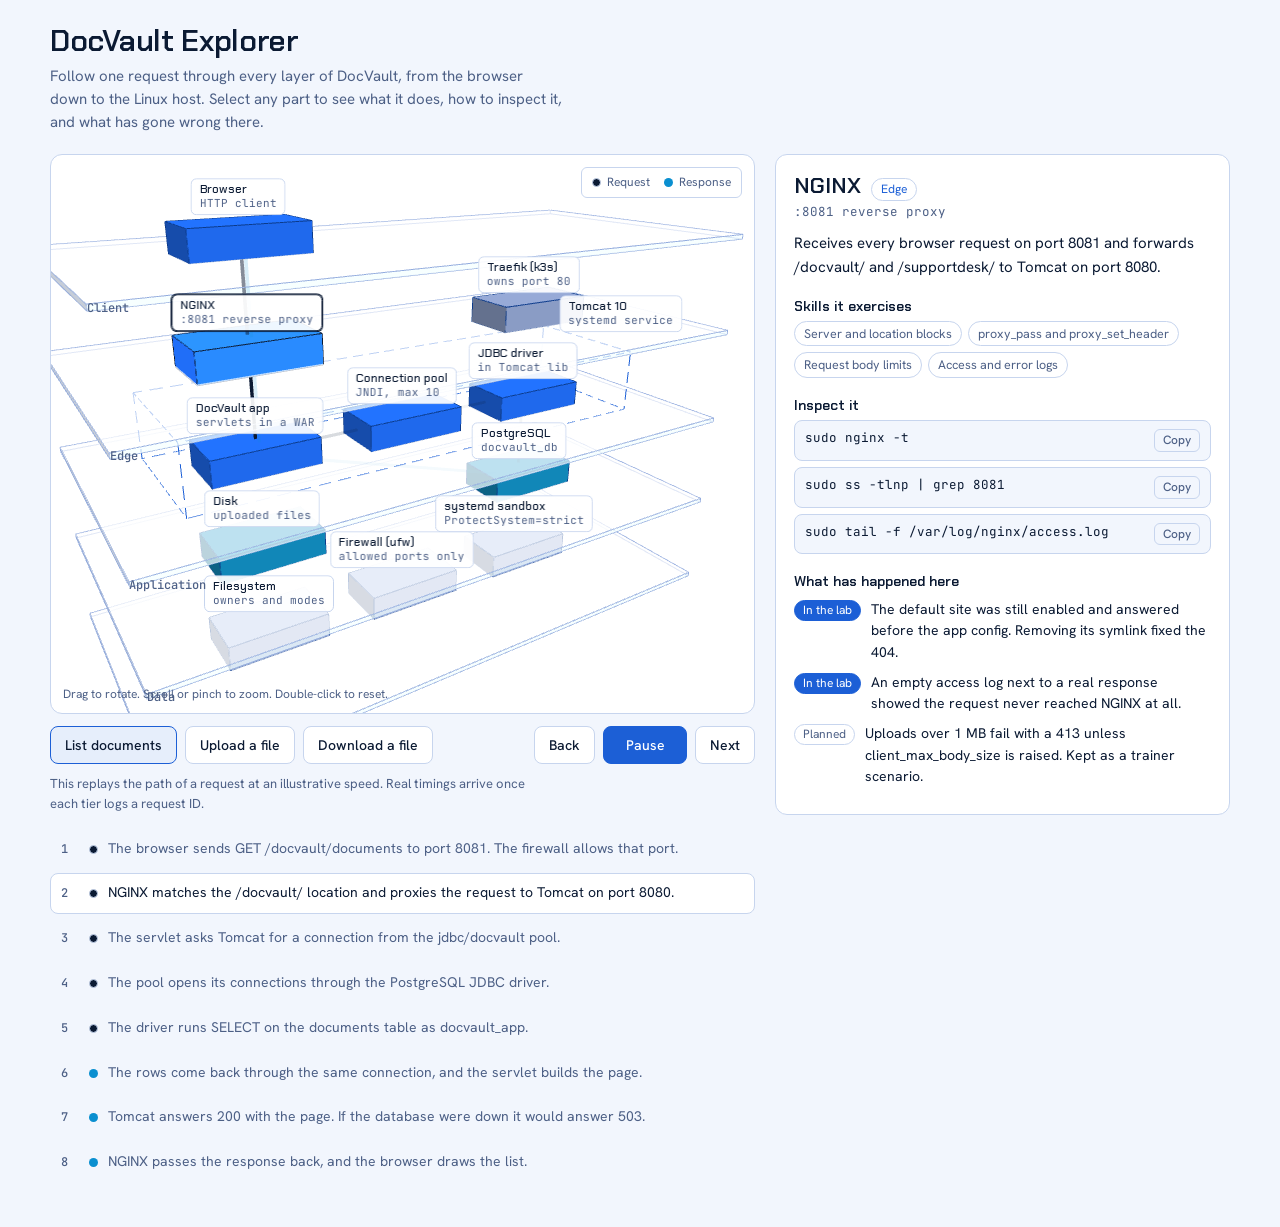
==== docs/index.html @ 472e6126 "Add DocVault Explorer (GitHub Pages) Co-Authored-By: Claude Sonnet 5.5 <noreply@anthropic.com> Claud" ====
<!doctype html>
<html lang="en">
<head>
<meta charset="utf-8">
<meta name="viewport" content="width=device-width, initial-scale=1, viewport-fit=cover">
<meta name="description" content="Interactive 3D walkthrough of how requests flow through DocVault: NGINX, Tomcat, PostgreSQL and Linux.">
<title>DocVault Explorer</title>
<link rel="stylesheet" href="https://fonts.googleapis.com/css2?family=Chakra+Petch:wght@500;600&family=Hanken+Grotesk:wght@400;500&family=JetBrains+Mono:wght@400;500&display=swap">
<style>
/* Layout: 3D layer stack on the left with a replayable request path beneath it, node details on the right. Dark blue and black first, matching the DocVault app. */
:root {
  --display: "Chakra Petch", "Segoe UI", system-ui, sans-serif;
  --body: "Hanken Grotesk", system-ui, -apple-system, "Segoe UI", sans-serif;
  --mono: "JetBrains Mono", ui-monospace, "SF Mono", Consolas, monospace;
  --bg: #02050b;
  --panel: #06101f;
  --panel-hi: #0a1a35;
  --line: #12264a;
  --text: #d6e3ff;
  --muted: #8ea3cc;
  --blue: #2b7fff;
  --frost: #7dbbff;
  --on-blue: #02050b;
  --chip: rgba(6, 16, 31, 0.86);
  --slab: #0a1a35;
  --slab-edge: #24477f;
  --n-req: #2b7fff;
  --n-data: #7dbbff;
  --n-ext: #44547a;
  --n-os: #33466e;
  --n-edge: #a9ccff;
  --p-req: #ffffff;
  --p-res: #35d4ff;
  --sel: #ffffff;
  color-scheme: dark;
}
@media (prefers-color-scheme: light) {
  :root:not([data-theme="dark"]) {
    --bg: #f2f6fd;
    --panel: #ffffff;
    --panel-hi: #e6eefb;
    --line: #c7d5ee;
    --text: #0b1a33;
    --muted: #4d6086;
    --blue: #1c5fd6;
    --frost: #1c5fd6;
    --on-blue: #ffffff;
    --chip: rgba(255, 255, 255, 0.92);
    --slab: #dde8fb;
    --slab-edge: #93acde;
    --n-req: #1c5fd6;
    --n-data: #0f7aa6;
    --n-ext: #7d8db2;
    --n-os: #8c9dc2;
    --n-edge: #0b3a8a;
    --p-req: #0b1a33;
    --p-res: #0a8fd0;
    --sel: #0b1a33;
    color-scheme: light;
  }
}
:root[data-theme="light"] {
  --bg: #f2f6fd;
  --panel: #ffffff;
  --panel-hi: #e6eefb;
  --line: #c7d5ee;
  --text: #0b1a33;
  --muted: #4d6086;
  --blue: #1c5fd6;
  --frost: #1c5fd6;
  --on-blue: #ffffff;
  --chip: rgba(255, 255, 255, 0.92);
  --slab: #dde8fb;
  --slab-edge: #93acde;
  --n-req: #1c5fd6;
  --n-data: #0f7aa6;
  --n-ext: #7d8db2;
  --n-os: #8c9dc2;
  --n-edge: #0b3a8a;
  --p-req: #0b1a33;
  --p-res: #0a8fd0;
  --sel: #0b1a33;
  color-scheme: light;
}

* { box-sizing: border-box; }
body {
  margin: 0;
  background: var(--bg);
  color: var(--text);
  font: 15px/1.55 var(--body);
  padding-block: 24px 44px;
  padding-left: max(16px, env(safe-area-inset-left, 0px));
  padding-right: max(16px, env(safe-area-inset-right, 0px));
}
.wrap { max-width: 1180px; margin: 0 auto; }
h1 { margin: 0 0 6px; font: 600 30px/1.15 var(--display); letter-spacing: -0.01em; text-wrap: balance; }
.lede { margin: 0 0 20px; max-width: 64ch; color: var(--muted); }
.grid { display: grid; grid-template-columns: minmax(0, 1.55fr) minmax(0, 1fr); gap: 20px; align-items: start; }
.left, .detail { min-width: 0; }
.sr { position: absolute; width: 1px; height: 1px; overflow: hidden; clip: rect(0 0 0 0); white-space: nowrap; }

.viewport { position: relative; height: clamp(340px, 58vw, 560px); background: var(--panel); border: 1px solid var(--line); border-radius: 12px; overflow: hidden; touch-action: pan-y; }
#gl { display: block; width: 100%; height: 100%; }
#labels { position: absolute; inset: 0; pointer-events: none; overflow: hidden; }
.lbl {
  position: absolute; left: 0; top: 0; pointer-events: auto; cursor: pointer; white-space: nowrap; will-change: transform;
  background: var(--chip); color: var(--text); border: 1px solid var(--line); border-radius: 6px; padding: 3px 8px;
  font: 500 12px/1.25 var(--display); text-align: left;
}
.lbl small { display: block; font: 400 11px/1.25 var(--mono); color: var(--muted); }
.lbl:hover { border-color: var(--blue); }
.lbl[aria-pressed="true"] { border-color: var(--sel); box-shadow: 0 0 0 1px var(--sel); }
.layer-name { position: absolute; left: 0; top: 0; pointer-events: none; white-space: nowrap; font: 500 12px/1 var(--mono); color: var(--muted); }
.legend { position: absolute; top: 12px; right: 12px; display: flex; gap: 14px; padding: 5px 10px; background: var(--chip); border: 1px solid var(--line); border-radius: 6px; font-size: 12px; color: var(--muted); }
.legend span { display: inline-flex; align-items: center; gap: 6px; }
.sw, .dir { display: inline-block; width: 9px; height: 9px; border-radius: 50%; flex: none; }
.sw.req, .dir.req { background: var(--p-req); border: 1px solid var(--line); }
.sw.res, .dir.res { background: var(--p-res); }
.hint { position: absolute; left: 12px; bottom: 10px; margin: 0; font-size: 12px; color: var(--muted); }
.nogl { position: absolute; inset: 0; display: grid; place-items: center; margin: 0; padding: 24px; text-align: center; color: var(--muted); }

.controls { display: flex; flex-wrap: wrap; gap: 12px 16px; align-items: center; justify-content: space-between; margin-top: 12px; }
.seg, .play { display: flex; flex-wrap: wrap; gap: 8px; }
.btn { min-height: 38px; padding: 8px 14px; font: 500 14px/1.2 var(--body); color: var(--text); background: var(--panel); border: 1px solid var(--line); border-radius: 8px; cursor: pointer; }
.btn:hover { border-color: var(--blue); }
.btn[aria-pressed="true"] { background: var(--panel-hi); border-color: var(--blue); }
.btn.primary { color: var(--on-blue); background: var(--blue); border-color: var(--blue); min-width: 84px; }
:focus-visible { outline: 2px solid var(--frost); outline-offset: 2px; }
.replay-note { margin: 10px 0 0; font-size: 13px; color: var(--muted); max-width: 70ch; }

.steps { list-style: none; counter-reset: s; margin: 14px 0 0; padding: 0; display: grid; gap: 4px; }
.steps li { counter-increment: s; }
.step { display: flex; gap: 10px; align-items: flex-start; width: 100%; padding: 8px 10px; text-align: left; font: 400 14px/1.45 var(--body); color: var(--muted); background: transparent; border: 1px solid transparent; border-radius: 8px; cursor: pointer; }
.step::before { content: counter(s); min-width: 1.5em; font: 500 12px/1.9 var(--mono); color: var(--muted); }
.step .dir { margin-top: 7px; }
.step:hover { color: var(--text); }
.step[aria-current="step"] { color: var(--text); background: var(--panel); border-color: var(--line); }

.detail { position: sticky; top: 16px; padding: 18px; background: var(--panel); border: 1px solid var(--line); border-radius: 12px; }
.d-head { display: flex; flex-wrap: wrap; align-items: baseline; gap: 4px 10px; }
.detail h2 { margin: 0; font: 600 22px/1.2 var(--display); }
.layer-chip { padding: 1px 9px; font-size: 12px; color: var(--frost); border: 1px solid var(--line); border-radius: 999px; }
.d-sub { margin: 2px 0 0; font: 400 12.5px/1.4 var(--mono); color: var(--muted); }
.what { margin: 12px 0 0; }
.detail h3 { margin: 18px 0 6px; font: 600 14px/1.3 var(--display); color: var(--text); }
.chips { display: flex; flex-wrap: wrap; gap: 6px; list-style: none; margin: 0; padding: 0; }
.chips li { padding: 2px 9px; font-size: 12.5px; color: var(--muted); border: 1px solid var(--line); border-radius: 999px; }
.cmd { display: flex; gap: 8px; align-items: flex-start; margin: 6px 0; padding: 8px 10px; background: var(--bg); border: 1px solid var(--line); border-radius: 8px; }
.cmd code { flex: 1; min-width: 0; font: 400 12.5px/1.5 var(--mono); overflow-wrap: anywhere; }
.copy { flex: none; padding: 2px 8px; font: 500 12px/1.4 var(--body); color: var(--muted); background: transparent; border: 1px solid var(--line); border-radius: 6px; cursor: pointer; }
.copy:hover { color: var(--text); border-color: var(--blue); }
.note { display: flex; gap: 10px; align-items: flex-start; margin: 8px 0; font-size: 14px; }
.tag { flex: none; margin-top: 1px; padding: 0 8px; font-size: 12px; line-height: 1.6; border-radius: 999px; border: 1px solid var(--line); color: var(--muted); }
.tag.seen { color: var(--on-blue); background: var(--blue); border-color: var(--blue); }

@media (max-width: 860px) {
  .grid { grid-template-columns: minmax(0, 1fr); }
  .detail { position: static; }
  .viewport { height: clamp(320px, 92vw, 460px); }
  .lbl small { display: none; }
  .legend { top: 8px; right: 8px; }
}
@media (prefers-reduced-motion: reduce) {
  * { transition: none !important; scroll-behavior: auto !important; }
}
</style>

<style>[hidden]{display:none!important}</style>
</head>
<body>
<div class="wrap">
  <header>
    <h1>DocVault Explorer</h1>
    <p class="lede">Follow one request through every layer of DocVault, from the browser down to the Linux host. Select any part to see what it does, how to inspect it, and what has gone wrong there.</p>
  </header>

  <div class="grid">
    <section class="left" aria-label="Request path">
      <div class="viewport" id="viewport">
        <canvas id="gl" role="img" aria-label="3D model of the DocVault stack, with five layers from the browser down to the Linux host"></canvas>
        <div id="labels"></div>
        <div class="legend" aria-hidden="true"><span><i class="sw req"></i>Request</span><span><i class="sw res"></i>Response</span></div>
        <p class="hint">Drag to rotate. Scroll or pinch to zoom. Double-click to reset.</p>
        <p class="nogl" id="nogl" hidden>The 3D view needs WebGL, which this browser has turned off. The steps and details still work.</p>
      </div>
      <div class="controls">
        <div class="seg" id="scen" role="group" aria-label="Request type"></div>
        <div class="play">
          <button class="btn" id="back" type="button">Back</button>
          <button class="btn primary" id="play" type="button">Play</button>
          <button class="btn" id="next" type="button">Next</button>
        </div>
      </div>
      <p class="replay-note">This replays the path of a request at an illustrative speed. Real timings arrive once each tier logs a request ID.</p>
      <ol class="steps" id="steps"></ol>
    </section>
    <aside class="detail" id="detail" aria-label="Details for the selected part"></aside>
  </div>
</div>

<script src="three.min.js"></script>
<script>
(function () {
  'use strict';

  var RM = !!(window.matchMedia && matchMedia('(prefers-reduced-motion: reduce)').matches);
  var NODE_H = 0.6;

  var LAYERS = [
    { id: 'client', name: 'Client', y: 4.4 },
    { id: 'edge', name: 'Edge', y: 2.2 },
    { id: 'app', name: 'Application', y: 0 },
    { id: 'data', name: 'Data', y: -2.2 },
    { id: 'os', name: 'Linux host', y: -4.4 }
  ];
  var LAYER_BY_ID = {};
  LAYERS.forEach(function (l) { LAYER_BY_ID[l.id] = l; });

  var NODES = {
    browser: {
      layer: 'client', x: -3.6, role: 'req', title: 'Browser', sub: 'HTTP client',
      what: 'Sends HTTP requests to NGINX on port 8081 and follows the redirects it gets back.',
      skills: ['HTTP methods and status codes', 'Request and response headers', 'Redirects'],
      inspect: [
        'curl -i http://<server-ip>:8081/docvault/documents',
        'curl -s -i -F "title=Test" -F "file=@/tmp/hello.txt" http://<server-ip>:8081/docvault/documents | grep -i location'
      ],
      notes: [{ kind: 'seen', text: 'After an upload the browser landed on a 404. The redirect had lost its port because NGINX passed Host $host. Switching to $http_host fixed it.' }]
    },
    nginx: {
      layer: 'edge', x: -3.6, role: 'req', title: 'NGINX', sub: ':8081 reverse proxy',
      what: 'Receives every browser request on port 8081 and forwards /docvault/ and /supportdesk/ to Tomcat on port 8080.',
      skills: ['Server and location blocks', 'proxy_pass and proxy_set_header', 'Request body limits', 'Access and error logs'],
      inspect: [
        'sudo nginx -t',
        'sudo ss -tlnp | grep 8081',
        'sudo tail -f /var/log/nginx/access.log'
      ],
      notes: [
        { kind: 'seen', text: 'The default site was still enabled and answered before the app config. Removing its symlink fixed the 404.' },
        { kind: 'seen', text: 'An empty access log next to a real response showed the request never reached NGINX at all.' },
        { kind: 'planned', text: 'Uploads over 1 MB fail with a 413 unless client_max_body_size is raised. Kept as a trainer scenario.' }
      ]
    },
    traefik: {
      layer: 'edge', x: 3.6, role: 'ext', title: 'Traefik (k3s)', sub: 'owns port 80',
      what: 'The ingress controller that ships with k3s. It claims port 80 on the server address, which is why NGINX listens on 8081.',
      skills: ['Kubernetes services and ingress', 'iptables NAT rules', 'Port conflicts across layers'],
      inspect: [
        'sudo kubectl get svc -A | grep traefik',
        'sudo iptables -t nat -L -n | grep 80',
        'sudo ss -tlnp | grep ":80 "'
      ],
      notes: [{ kind: 'seen', text: 'NGINX on port 80 returned a Go-style 404. ss showed NGINX bound, but a DNAT rule sent the traffic to Traefik first.' }]
    },
    tomcat: {
      layer: 'app', frame: true, role: 'req', title: 'Tomcat 10', sub: 'systemd service',
      what: 'Runs the DocVault and SupportDesk web apps and owns the database connection pool. Ubuntu starts it inside a sandbox.',
      skills: ['WAR deployment', 'JNDI resources', 'catalina.out and journalctl', 'JAVA_OPTS and heap size'],
      inspect: [
        'sudo systemctl status tomcat10',
        'sudo journalctl -u tomcat10 --since "10 minutes ago"',
        'sudo tail -50 /var/log/tomcat10/catalina.out'
      ],
      notes: [
        { kind: 'seen', text: 'Uploads need a writable path. The sandbox allows only three, so /var/lib/docvault was added with a systemd drop-in.' },
        { kind: 'seen', text: 'In the earlier lab, a malformed web.xml stopped one app from deploying. Reloading just that context fixed it.' },
        { kind: 'seen', text: 'In the earlier lab, a JAVA_OPTS heap of 8 MB caused memory errors at startup.' }
      ]
    },
    app: {
      layer: 'app', x: -3.6, role: 'req', title: 'DocVault app', sub: 'servlets in a WAR',
      what: 'Lists, uploads, and downloads documents. It saves the file first, then the database row, and removes the file again if the row fails.',
      skills: ['Java servlets', 'Maven packaging', 'Honest status codes: 200, 302, 404, 503'],
      inspect: [
        'curl -i http://localhost:8080/docvault/documents',
        'sudo ls -l /var/lib/tomcat10/webapps/'
      ],
      notes: [{ kind: 'planned', text: 'A record that exists while its file is missing returns a 404 with its own message. Kept as a trainer scenario.' }]
    },
    pool: {
      layer: 'app', x: 0, role: 'req', title: 'Connection pool', sub: 'JNDI, max 10',
      what: 'Tomcat keeps up to 10 database connections open and hands one to each request. A request waits 5 seconds for a free one.',
      skills: ['JNDI resources', 'Pool size and timeouts', 'Keeping passwords out of code'],
      inspect: [
        'sudo ls -l /etc/tomcat10/Catalina/localhost/docvault.xml',
        'sudo -u postgres psql -c "SELECT usename, state FROM pg_stat_activity;"'
      ],
      notes: [{ kind: 'planned', text: 'Pool exhausted: requests wait 5 seconds, then fail with a 503. Kept as a trainer scenario.' }]
    },
    driver: {
      layer: 'app', x: 3.6, role: 'req', title: 'JDBC driver', sub: 'in Tomcat lib',
      what: 'The PostgreSQL client jar that lets Java talk to the database. It sits in Tomcat\'s lib folder so the pool can load it.',
      skills: ['Classpath and class loaders', 'Driver and URL mismatches'],
      inspect: [
        'ls -l /var/lib/tomcat10/lib/postgresql.jar',
        'sudo grep -i driver /var/log/tomcat10/catalina.out'
      ],
      notes: [{ kind: 'seen', text: 'In the earlier lab, a misplaced driver caused "no suitable driver found".' }]
    },
    pg: {
      layer: 'data', x: 3.6, role: 'data', title: 'PostgreSQL', sub: 'docvault_db',
      what: 'Stores document metadata in three tables. The app user can read and write rows but cannot change the schema.',
      skills: ['Foreign keys and joins', 'GIN index for full-text search', 'Least-privilege users', 'pg_hba.conf authentication'],
      inspect: [
        'psql -U docvault_app -d docvault_db -h localhost -c "\\dt"',
        'sudo ss -tlnp | grep 5432'
      ],
      notes: [
        { kind: 'seen', text: 'The app user is denied CREATE TABLE, which shows the least-privilege setup works.' },
        { kind: 'seen', text: 'In the earlier lab, pg_hba.conf rejected a connection until its auth line was fixed.' },
        { kind: 'planned', text: 'Slow search after dropping the index. Kept as a trainer scenario.' }
      ]
    },
    disk: {
      layer: 'data', x: -3.6, role: 'data', title: 'Disk', sub: 'uploaded files',
      what: 'Holds the file bytes under /var/lib/docvault/files. The database row stores only the path.',
      skills: ['Ownership and modes', 'Free space and inodes', 'Backups'],
      inspect: [
        'sudo ls -l /var/lib/docvault/files',
        'df -h /var/lib/docvault',
        'df -i /var/lib/docvault'
      ],
      notes: [{ kind: 'planned', text: 'Disk full, and a file deleted behind the app\'s back. Kept as trainer scenarios.' }]
    },
    fs: {
      layer: 'os', x: -3.6, role: 'os', title: 'Filesystem', sub: 'owners and modes',
      what: 'Decides who can read or write each path. Tomcat runs as its own user, so the upload folder is owned by tomcat with mode 750.',
      skills: ['chown and chmod', 'Reading ls -l', 'Service accounts'],
      inspect: [
        'ls -ld /var/lib/docvault /var/lib/docvault/files',
        'id tomcat'
      ],
      notes: [{ kind: 'seen', text: 'In the earlier lab, a nightly backup failed through three stacked permission problems, each hidden by the one before it.' }]
    },
    ufw: {
      layer: 'os', x: 0, role: 'os', title: 'Firewall (ufw)', sub: 'allowed ports only',
      what: 'Lets in only the ports on its list, such as SSH, Tomcat, Grafana, and NGINX. Everything else is dropped.',
      skills: ['Firewall rules', 'Local versus remote reachability'],
      inspect: [
        'sudo ufw status',
        'sudo ufw allow 8081/tcp'
      ],
      notes: [{ kind: 'seen', text: 'Grafana ran fine on the server but could not be reached from a browser until port 3000 was allowed.' }]
    },
    systemd: {
      layer: 'os', x: 3.6, role: 'os', title: 'systemd sandbox', sub: 'ProtectSystem=strict',
      what: 'Runs Tomcat with most of the filesystem read-only. Extra write paths are granted with a drop-in file.',
      skills: ['Unit files and drop-ins', 'daemon-reload', 'Service hardening'],
      inspect: [
        'systemctl cat tomcat10 | grep -E "ProtectSystem|ReadWritePaths"',
        'systemctl show tomcat10 -p ReadWritePaths'
      ],
      notes: [{ kind: 'seen', text: 'Added /var/lib/docvault as a writable path so uploads work.' }]
    }
  };

  var SCEN = {
    list: {
      label: 'List documents',
      steps: [
        { a: 'browser', b: 'nginx', dir: 'req', touch: ['ufw'], t: 'The browser sends GET /docvault/documents to port 8081. The firewall allows that port.' },
        { a: 'nginx', b: 'app', dir: 'req', t: 'NGINX matches the /docvault/ location and proxies the request to Tomcat on port 8080.' },
        { a: 'app', b: 'pool', dir: 'req', t: 'The servlet asks Tomcat for a connection from the jdbc/docvault pool.' },
        { a: 'pool', b: 'driver', dir: 'req', t: 'The pool opens its connections through the PostgreSQL JDBC driver.' },
        { a: 'driver', b: 'pg', dir: 'req', t: 'The driver runs SELECT on the documents table as docvault_app.' },
        { a: 'pg', b: 'app', dir: 'res', t: 'The rows come back through the same connection, and the servlet builds the page.' },
        { a: 'app', b: 'nginx', dir: 'res', t: 'Tomcat answers 200 with the page. If the database were down it would answer 503.' },
        { a: 'nginx', b: 'browser', dir: 'res', t: 'NGINX passes the response back, and the browser draws the list.' }
      ]
    },
    upload: {
      label: 'Upload a file',
      steps: [
        { a: 'browser', b: 'nginx', dir: 'req', touch: ['ufw'], t: 'The browser POSTs the file to port 8081. NGINX accepts bodies up to 25 MB.' },
        { a: 'nginx', b: 'app', dir: 'req', t: 'NGINX forwards the multipart request to the servlet and keeps the Host header with its port.' },
        { a: 'app', b: 'disk', dir: 'req', touch: ['systemd', 'fs'], t: 'The servlet writes the file to /var/lib/docvault/files as the tomcat user. The systemd sandbox allows that path.' },
        { a: 'app', b: 'pool', dir: 'req', t: 'It then asks the pool for a database connection.' },
        { a: 'pool', b: 'driver', dir: 'req', t: 'The pool uses the JDBC driver to reach PostgreSQL.' },
        { a: 'driver', b: 'pg', dir: 'req', t: 'The driver runs INSERT with the title, file name, size, and storage path.' },
        { a: 'pg', b: 'app', dir: 'res', t: 'The row is saved. If this step failed, the servlet would delete the file again.' },
        { a: 'app', b: 'nginx', dir: 'res', t: 'Tomcat answers 302 with a Location header that points back to the list page.' },
        { a: 'nginx', b: 'browser', dir: 'res', t: 'The browser follows the redirect to the list and shows the upload message.' }
      ]
    },
    download: {
      label: 'Download a file',
      steps: [
        { a: 'browser', b: 'nginx', dir: 'req', touch: ['ufw'], t: 'The browser sends GET /docvault/download?id=1 to port 8081.' },
        { a: 'nginx', b: 'app', dir: 'req', t: 'NGINX proxies the request to the download servlet on Tomcat.' },
        { a: 'app', b: 'pool', dir: 'req', t: 'The servlet takes a connection from the pool to look the document up.' },
        { a: 'pool', b: 'driver', dir: 'req', t: 'The pool reaches the database through the JDBC driver.' },
        { a: 'driver', b: 'pg', dir: 'req', t: 'The driver runs SELECT on the row with that ID.' },
        { a: 'pg', b: 'app', dir: 'res', t: 'The row returns the path of the stored file.' },
        { a: 'app', b: 'disk', dir: 'req', touch: ['fs'], t: 'The servlet reads that path from disk. If the row exists but the file does not, it answers 404 with its own message.' },
        { a: 'app', b: 'nginx', dir: 'res', t: 'The servlet streams the file back with a Content-Disposition header.' },
        { a: 'nginx', b: 'browser', dir: 'res', t: 'NGINX passes the bytes along, and the browser saves the file.' }
      ]
    }
  };

  function $(id) { return document.getElementById(id); }
  function el(tag, cls, text) {
    var e = document.createElement(tag);
    if (cls) e.className = cls;
    if (text != null) e.textContent = text;
    return e;
  }
  function clamp(v, a, b) { return Math.max(a, Math.min(b, v)); }
  function ease(p) { return p < 0.5 ? 2 * p * p : 1 - Math.pow(-2 * p + 2, 2) / 2; }
  function nodeWorld(id) {
    var n = NODES[id];
    return { x: n.x, y: LAYER_BY_ID[n.layer].y + 0.05 + NODE_H / 2, z: 0 };
  }

  var cur = 'list';
  var step = 0;
  var p = 0;
  var active = false;
  var playing = false;
  var waiting = false;
  var waitT = 0;
  var selected = 'nginx';
  var dirty = true;

  var view = { az: -0.55, el: 0.38, zoom: 1 };
  var G = null;

  var labelsEl = $('labels');
  var labelBtns = {};
  var layerLabels = [];

  Object.keys(NODES).forEach(function (id) {
    var n = NODES[id];
    var b = el('button', 'lbl');
    b.type = 'button';
    b.setAttribute('aria-pressed', 'false');
    b.appendChild(document.createTextNode(n.title));
    b.appendChild(el('small', null, n.sub));
    b.addEventListener('click', function () { select(id); });
    labelsEl.appendChild(b);
    labelBtns[id] = b;
  });
  LAYERS.forEach(function (l) {
    var s = el('span', 'layer-name', l.name);
    labelsEl.appendChild(s);
    layerLabels.push({ el: s, layer: l });
  });

  var scenEl = $('scen');
  var scenBtns = {};
  Object.keys(SCEN).forEach(function (k) {
    var b = el('button', 'btn', SCEN[k].label);
    b.type = 'button';
    b.addEventListener('click', function () { setScenario(k); });
    scenEl.appendChild(b);
    scenBtns[k] = b;
  });

  var stepsEl = $('steps');
  var playBtn = $('play');

  function renderSteps() {
    stepsEl.textContent = '';
    SCEN[cur].steps.forEach(function (s, i) {
      var li = el('li');
      var b = el('button', 'step');
      b.type = 'button';
      var d = el('i', 'dir ' + s.dir);
      var hid = el('span', 'sr', s.dir === 'res' ? 'Response. ' : 'Request. ');
      b.appendChild(d);
      b.appendChild(hid);
      b.appendChild(document.createTextNode(s.t));
      b.addEventListener('click', function () { go(i); });
      li.appendChild(b);
      stepsEl.appendChild(li);
    });
    markStep();
  }
  function markStep() {
    var items = stepsEl.querySelectorAll('.step');
    for (var i = 0; i < items.length; i++) {
      if (i === step) items[i].setAttribute('aria-current', 'step');
      else items[i].removeAttribute('aria-current');
    }
  }
  function updateControls() {
    playBtn.textContent = playing ? 'Pause' : 'Play';
    Object.keys(scenBtns).forEach(function (k) {
      scenBtns[k].setAttribute('aria-pressed', k === cur ? 'true' : 'false');
    });
  }

  function glowNode(id) {
    if (G && G.nodes[id]) G.nodes[id].glow = 1;
    dirty = true;
  }
  function arrive() {
    var s = SCEN[cur].steps[step];
    if (s) glowNode(s.b);
    var last = SCEN[cur].steps.length - 1;
    if (playing && step < last) {
      waiting = true;
      waitT = RM ? 0.01 : 0.35;
    } else {
      playing = false;
      updateControls();
    }
  }
  function startStep(i) {
    step = i;
    var s = SCEN[cur].steps[i];
    (s.touch || []).forEach(glowNode);
    markStep();
    if (RM) {
      p = 1;
      active = false;
      arrive();
    } else {
      p = 0;
      active = true;
    }
    dirty = true;
  }
  function go(i) {
    var last = SCEN[cur].steps.length - 1;
    playing = false;
    waiting = false;
    startStep(clamp(i, 0, last));
    updateControls();
  }
  function play() {
    if (playing) {
      playing = false;
      waiting = false;
      updateControls();
      return;
    }
    var last = SCEN[cur].steps.length - 1;
    playing = true;
    if (!active) {
      if (p >= 1) startStep(step >= last ? 0 : step + 1);
      else startStep(step);
    }
    updateControls();
  }
  function setScenario(k) {
    cur = k;
    playing = false;
    waiting = false;
    active = false;
    step = 0;
    p = 0;
    renderSteps();
    buildBeams();
    updateControls();
    dirty = true;
  }

  $('play').addEventListener('click', play);
  $('back').addEventListener('click', function () { go(step - 1); });
  $('next').addEventListener('click', function () { go(step + 1); });

  function copyText(txt, btn) {
    function done() {
      btn.textContent = 'Copied';
      setTimeout(function () { btn.textContent = 'Copy'; }, 1400);
    }
    function fallback() {
      var ta = document.createElement('textarea');
      ta.value = txt;
      ta.style.position = 'fixed';
      ta.style.opacity = '0';
      document.body.appendChild(ta);
      ta.select();
      try { if (document.execCommand('copy')) done(); } catch (e) { /* nothing to do */ }
      document.body.removeChild(ta);
    }
    try {
      navigator.clipboard.writeText(txt).then(done, fallback);
    } catch (e) {
      fallback();
    }
  }

  var detailEl = $('detail');
  function renderDetail(id) {
    var n = NODES[id];
    detailEl.textContent = '';
    var head = el('div', 'd-head');
    head.appendChild(el('h2', null, n.title));
    head.appendChild(el('span', 'layer-chip', LAYER_BY_ID[n.layer].name));
    detailEl.appendChild(head);
    detailEl.appendChild(el('p', 'd-sub', n.sub));
    detailEl.appendChild(el('p', 'what', n.what));

    detailEl.appendChild(el('h3', null, 'Skills it exercises'));
    var ul = el('ul', 'chips');
    n.skills.forEach(function (s) { ul.appendChild(el('li', null, s)); });
    detailEl.appendChild(ul);

    detailEl.appendChild(el('h3', null, 'Inspect it'));
    n.inspect.forEach(function (c) {
      var row = el('div', 'cmd');
      row.appendChild(el('code', null, c));
      var cb = el('button', 'copy', 'Copy');
      cb.type = 'button';
      cb.setAttribute('aria-label', 'Copy command');
      cb.addEventListener('click', function () { copyText(c, cb); });
      row.appendChild(cb);
      detailEl.appendChild(row);
    });

    detailEl.appendChild(el('h3', null, 'What has happened here'));
    n.notes.forEach(function (nt) {
      var row = el('div', 'note');
      row.appendChild(el('span', 'tag ' + nt.kind, nt.kind === 'seen' ? 'In the lab' : 'Planned'));
      row.appendChild(el('span', null, nt.text));
      detailEl.appendChild(row);
    });
  }
  function select(id) {
    selected = id;
    Object.keys(labelBtns).forEach(function (k) {
      labelBtns[k].setAttribute('aria-pressed', k === id ? 'true' : 'false');
    });
    renderDetail(id);
    dirty = true;
  }

  function tok(name) {
    return getComputedStyle(document.documentElement).getPropertyValue(name).trim();
  }
  function palette() {
    return {
      slab: tok('--slab'), slabEdge: tok('--slab-edge'),
      req: tok('--n-req'), data: tok('--n-data'), ext: tok('--n-ext'), os: tok('--n-os'),
      nEdge: tok('--n-edge'), pReq: tok('--p-req'), pRes: tok('--p-res'), sel: tok('--sel')
    };
  }

  function initGL() {
    var T = window.THREE;
    if (!T) return null;
    var renderer;
    try {
      renderer = new T.WebGLRenderer({ canvas: $('gl'), antialias: true, alpha: true });
    } catch (e) {
      return null;
    }
    renderer.setPixelRatio(Math.min(window.devicePixelRatio || 1, 2));
    var scene = new T.Scene();
    var camera = new T.PerspectiveCamera(40, 1, 0.1, 100);
    scene.add(new T.AmbientLight(0xffffff, 0.8));
    var dl = new T.DirectionalLight(0xffffff, 0.55);
    dl.position.set(4, 8, 6);
    scene.add(dl);

    var g = { T: T, renderer: renderer, scene: scene, camera: camera, nodes: {}, meshes: [], slabs: [], beams: [], frame: null, pulse: null, C: palette() };

    LAYERS.forEach(function (L) {
      var geo = new T.BoxGeometry(14, 0.1, 6.4);
      var mat = new T.MeshLambertMaterial({ color: g.C.slab, transparent: true, opacity: 0.72, depthWrite: false });
      var mesh = new T.Mesh(geo, mat);
      mesh.position.set(0, L.y, 0);
      scene.add(mesh);
      var em = new T.LineBasicMaterial({ color: g.C.slabEdge });
      var lines = new T.LineSegments(new T.EdgesGeometry(geo), em);
      lines.position.copy(mesh.position);
      scene.add(lines);
      g.slabs.push({ mat: mat, edge: em });
    });

    var appY = LAYER_BY_ID.app.y;
    var fgeo = new T.BoxGeometry(11.2, 1.5, 3.2);
    var fmat = new T.LineDashedMaterial({ color: g.C.req, dashSize: 0.28, gapSize: 0.16 });
    var frame = new T.LineSegments(new T.EdgesGeometry(fgeo), fmat);
    frame.computeLineDistances();
    frame.position.set(0, appY + 0.05 + 0.75, 0);
    scene.add(frame);
    g.frame = { mat: fmat };

    Object.keys(NODES).forEach(function (id) {
      var n = NODES[id];
      if (n.frame) return;
      var geo = new T.BoxGeometry(2.4, NODE_H, 1.3);
      var mat = new T.MeshLambertMaterial({ color: g.C[n.role], emissive: g.C[n.role], emissiveIntensity: 0 });
      var mesh = new T.Mesh(geo, mat);
      var w = nodeWorld(id);
      mesh.position.set(w.x, w.y, w.z);
      mesh.userData.id = id;
      var em = new T.LineBasicMaterial({ color: g.C.nEdge });
      mesh.add(new T.LineSegments(new T.EdgesGeometry(geo), em));
      scene.add(mesh);
      g.meshes.push(mesh);
      g.nodes[id] = { mesh: mesh, mat: mat, edge: em, glow: 0 };
    });

    var pulse = new T.Mesh(new T.SphereGeometry(0.2, 18, 14), new T.MeshBasicMaterial({ color: g.C.pReq }));
    scene.add(pulse);
    g.pulse = pulse;
    return g;
  }

  function applyTheme() {
    if (!G) return;
    G.C = palette();
    G.slabs.forEach(function (s) { s.mat.color.set(G.C.slab); s.edge.color.set(G.C.slabEdge); });
    Object.keys(G.nodes).forEach(function (id) {
      var n = G.nodes[id];
      var c = G.C[NODES[id].role];
      n.mat.color.set(c);
      n.mat.emissive.set(c);
    });
    dirty = true;
  }

  function endpoints(s) {
    var a = nodeWorld(s.a);
    var b = nodeWorld(s.b);
    var off = s.dir === 'res' ? 0.22 : 0;
    var T = G.T;
    return [new T.Vector3(a.x, a.y, a.z + off), new T.Vector3(b.x, b.y, b.z + off)];
  }
  function buildBeams() {
    if (!G) return;
    var T = G.T;
    G.beams.forEach(function (b) {
      G.scene.remove(b.mesh);
      b.mesh.geometry.dispose();
      b.mesh.material.dispose();
    });
    G.beams = [];
    SCEN[cur].steps.forEach(function (s) {
      var ends = endpoints(s);
      var A = ends[0];
      var B = ends[1];
      var len = A.distanceTo(B);
      var mat = new T.MeshBasicMaterial({ color: s.dir === 'res' ? G.C.pRes : G.C.pReq, transparent: true, opacity: 0.2, depthWrite: false });
      var mesh = new T.Mesh(new T.CylinderGeometry(0.035, 0.035, len, 6), mat);
      mesh.position.copy(A).add(B).multiplyScalar(0.5);
      mesh.quaternion.setFromUnitVectors(new T.Vector3(0, 1, 0), B.clone().sub(A).normalize());
      G.scene.add(mesh);
      G.beams.push({ mesh: mesh, mat: mat });
    });
  }

  function placeCamera() {
    if (!G) return;
    var aspect = G.camera.aspect || 1.6;
    var base = Math.max(17, 21.4 / aspect + 1);
    var d = base * view.zoom;
    var ce = Math.cos(view.el);
    G.camera.position.set(d * ce * Math.sin(view.az), d * Math.sin(view.el), d * ce * Math.cos(view.az));
    G.camera.lookAt(0, 0, 0);
    dirty = true;
  }
  function resize() {
    if (!G) return;
    var vp = $('viewport');
    var w = vp.clientWidth;
    var h = vp.clientHeight;
    if (!w || !h) return;
    G.renderer.setSize(w, h, false);
    G.camera.aspect = w / h;
    G.camera.updateProjectionMatrix();
    placeCamera();
  }

  function project(v3) {
    var T = G.T;
    var v = new T.Vector3(v3.x, v3.y, v3.z).project(G.camera);
    var vp = $('viewport');
    return { x: (v.x * 0.5 + 0.5) * vp.clientWidth, y: (-v.y * 0.5 + 0.5) * vp.clientHeight, z: v.z };
  }
  function placeLabel(elm, pos) {
    var s = project(pos);
    elm.style.transform = 'translate(' + Math.round(s.x) + 'px,' + Math.round(s.y) + 'px) translate(-50%,-100%)';
    elm.style.visibility = s.z > 1 ? 'hidden' : 'visible';
  }
  function updateLabels() {
    Object.keys(NODES).forEach(function (id) {
      var n = NODES[id];
      var pos;
      if (n.frame) pos = { x: 5.2, y: LAYER_BY_ID.app.y + 2.1, z: 1.6 };
      else {
        var w = nodeWorld(id);
        pos = { x: w.x, y: w.y + NODE_H / 2 + 0.1, z: w.z };
      }
      placeLabel(labelBtns[id], pos);
    });
    layerLabels.forEach(function (l) {
      var s = project({ x: -7, y: l.layer.y, z: 3.2 });
      l.el.style.transform = 'translate(' + Math.round(s.x) + 'px,' + Math.round(s.y) + 'px) translate(0,-50%)';
    });
  }

  function draw() {
    if (!G) return;
    var steps = SCEN[cur].steps;
    var s = steps[step];
    G.beams.forEach(function (b, i) {
      b.mat.opacity = i === step ? 1 : (i < step ? 0.5 : 0.16);
    });
    var ends = endpoints(s);
    G.pulse.position.lerpVectors(ends[0], ends[1], ease(p));
    G.pulse.material.color.set(s.dir === 'res' ? G.C.pRes : G.C.pReq);
    Object.keys(G.nodes).forEach(function (id) {
      var n = G.nodes[id];
      var isSel = id === selected;
      n.mat.emissiveIntensity = n.glow * 0.85 + (isSel ? 0.12 : 0);
      n.edge.color.set(isSel ? G.C.sel : G.C.nEdge);
      var sc = isSel ? 1.08 : 1;
      n.mesh.scale.set(sc, sc, sc);
    });
    G.frame.mat.color.set(selected === 'tomcat' ? G.C.sel : G.C.req);
    G.renderer.render(G.scene, G.camera);
    updateLabels();
  }

  function update(dt) {
    if (active) {
      p += dt / 1.0;
      if (p >= 1) {
        p = 1;
        active = false;
        arrive();
      }
      dirty = true;
    }
    if (waiting) {
      waitT -= dt;
      if (waitT <= 0) {
        waiting = false;
        startStep(step + 1);
      }
    }
    if (G) {
      Object.keys(G.nodes).forEach(function (id) {
        var n = G.nodes[id];
        if (n.glow > 0) {
          n.glow = Math.max(0, n.glow - dt * 1.6);
          dirty = true;
        }
      });
    }
  }

  var last = performance.now();
  function frame(now) {
    var dt = Math.min(0.05, (now - last) / 1000);
    last = now;
    update(dt);
    if (dirty) {
      dirty = false;
      draw();
    }
    requestAnimationFrame(frame);
  }

  function pick(e) {
    if (!G) return;
    var T = G.T;
    var vp = $('viewport');
    var r = vp.getBoundingClientRect();
    var ndc = new T.Vector2(((e.clientX - r.left) / r.width) * 2 - 1, -((e.clientY - r.top) / r.height) * 2 + 1);
    var rc = new T.Raycaster();
    rc.setFromCamera(ndc, G.camera);
    var hit = rc.intersectObjects(G.meshes, false);
    if (hit.length) select(hit[0].object.userData.id);
  }

  function bindPointer() {
    var vp = $('viewport');
    var pts = new Map();
    var lastPinch = 0;
    var down = null;
    var moved = false;
    vp.addEventListener('pointerdown', function (e) {
      if (e.target.closest && e.target.closest('.lbl')) return;
      pts.set(e.pointerId, { x: e.clientX, y: e.clientY, type: e.pointerType });
      try { vp.setPointerCapture(e.pointerId); } catch (err) { /* capture is optional */ }
      down = { x: e.clientX, y: e.clientY };
      moved = false;
      lastPinch = 0;
    });
    vp.addEventListener('pointermove', function (e) {
      var pt = pts.get(e.pointerId);
      if (!pt) return;
      var dx = e.clientX - pt.x;
      var dy = e.clientY - pt.y;
      pt.x = e.clientX;
      pt.y = e.clientY;
      if (pts.size === 2) {
        var a = Array.from(pts.values());
        var d = Math.hypot(a[0].x - a[1].x, a[0].y - a[1].y);
        if (lastPinch && d) view.zoom = clamp(view.zoom * (lastPinch / d), 0.5, 1.6);
        lastPinch = d;
        moved = true;
        placeCamera();
        return;
      }
      if (down && Math.abs(e.clientX - down.x) + Math.abs(e.clientY - down.y) > 4) moved = true;
      view.az -= dx * 0.006;
      if (pt.type !== 'touch') view.el = clamp(view.el + dy * 0.005, -0.1, 1.3);
      placeCamera();
    });
    vp.addEventListener('pointerup', function (e) {
      var had = pts.has(e.pointerId);
      pts.delete(e.pointerId);
      lastPinch = 0;
      if (had && !moved && pts.size === 0) pick(e);
    });
    vp.addEventListener('pointercancel', function (e) {
      pts.delete(e.pointerId);
      lastPinch = 0;
    });
    vp.addEventListener('wheel', function (e) {
      e.preventDefault();
      view.zoom = clamp(view.zoom * Math.exp(e.deltaY * 0.001), 0.5, 1.6);
      placeCamera();
    }, { passive: false });
    vp.addEventListener('dblclick', function () {
      view.az = -0.55;
      view.el = 0.38;
      view.zoom = 1;
      placeCamera();
    });
  }

  function onTheme() {
    applyTheme();
    buildBeams();
  }

  G = initGL();
  if (!G) {
    $('nogl').hidden = false;
    $('gl').style.display = 'none';
    Object.keys(labelBtns).forEach(function (k) { labelBtns[k].style.display = 'none'; });
    layerLabels.forEach(function (l) { l.el.style.display = 'none'; });
  } else {
    bindPointer();
    if (window.ResizeObserver) new ResizeObserver(resize).observe($('viewport'));
    window.addEventListener('resize', resize);
    new MutationObserver(onTheme).observe(document.documentElement, { attributes: true, attributeFilter: ['data-theme'] });
    if (window.matchMedia) {
      var mq = matchMedia('(prefers-color-scheme: dark)');
      if (mq.addEventListener) mq.addEventListener('change', onTheme);
      else if (mq.addListener) mq.addListener(onTheme);
    }
  }

  select('nginx');
  setScenario('list');
  resize();
  requestAnimationFrame(frame);
  if (!RM) setTimeout(play, 900);
})();
</script>
</body>
</html>
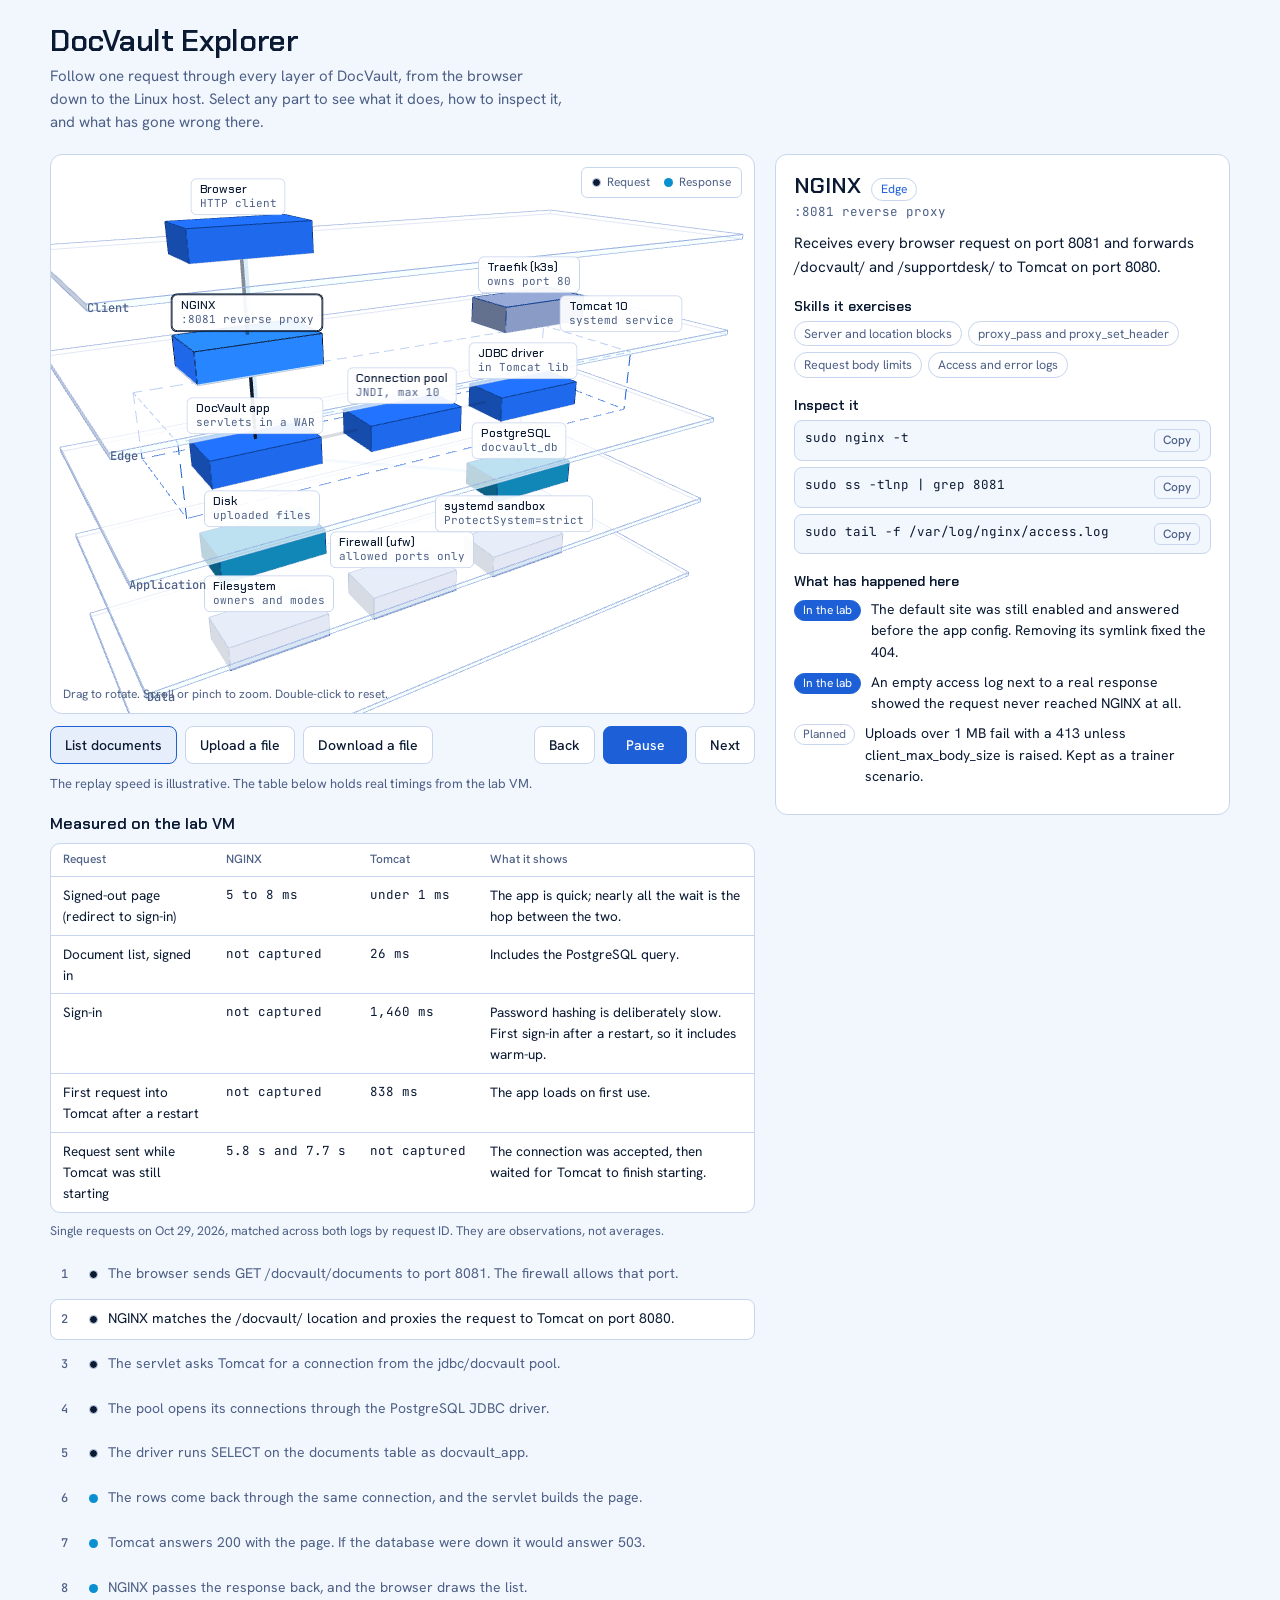
==== commit c9b0f4b4: "Explorer: add measured timings from the lab VM Co-Authored-By: Claude Sonnet 5.5 <noreply@anthropic." ====
--- a/docs/index.html
+++ b/docs/index.html
@@ -154,6 +154,16 @@
 .tag { flex: none; margin-top: 1px; padding: 0 8px; font-size: 12px; line-height: 1.6; border-radius: 999px; border: 1px solid var(--line); color: var(--muted); }
 .tag.seen { color: var(--on-blue); background: var(--blue); border-color: var(--blue); }
 
+.obs { margin-top: 20px; }
+.obs h2 { margin: 0 0 8px; font: 600 16px/1.3 var(--display); }
+.obs-wrap { overflow-x: auto; border: 1px solid var(--line); border-radius: 10px; background: var(--panel); }
+.obs table { width: 100%; min-width: 560px; border-collapse: collapse; font-size: 13.5px; }
+.obs th, .obs td { padding: 8px 12px; text-align: left; vertical-align: top; border-bottom: 1px solid var(--line); }
+.obs th { color: var(--muted); font: 500 12px/1.3 var(--body); }
+.obs tbody tr:last-child td { border-bottom: 0; }
+.obs td:nth-child(2), .obs td:nth-child(3) { font-family: var(--mono); font-size: 12.5px; white-space: nowrap; }
+.obs-note { margin: 8px 0 0; font-size: 12.5px; color: var(--muted); }
+
 @media (max-width: 860px) {
   .grid { grid-template-columns: minmax(0, 1fr); }
   .detail { position: static; }
@@ -192,7 +202,23 @@
           <button class="btn" id="next" type="button">Next</button>
         </div>
       </div>
-      <p class="replay-note">This replays the path of a request at an illustrative speed. Real timings arrive once each tier logs a request ID.</p>
+      <p class="replay-note">The replay speed is illustrative. The table below holds real timings from the lab VM.</p>
+      <section class="obs" aria-labelledby="obs-h">
+        <h2 id="obs-h">Measured on the lab VM</h2>
+        <div class="obs-wrap">
+          <table>
+            <thead><tr><th>Request</th><th>NGINX</th><th>Tomcat</th><th>What it shows</th></tr></thead>
+            <tbody>
+              <tr><td>Signed-out page (redirect to sign-in)</td><td>5 to 8 ms</td><td>under 1 ms</td><td>The app is quick; nearly all the wait is the hop between the two.</td></tr>
+              <tr><td>Document list, signed in</td><td>not captured</td><td>26 ms</td><td>Includes the PostgreSQL query.</td></tr>
+              <tr><td>Sign-in</td><td>not captured</td><td>1,460 ms</td><td>Password hashing is deliberately slow. First sign-in after a restart, so it includes warm-up.</td></tr>
+              <tr><td>First request into Tomcat after a restart</td><td>not captured</td><td>838 ms</td><td>The app loads on first use.</td></tr>
+              <tr><td>Request sent while Tomcat was still starting</td><td>5.8 s and 7.7 s</td><td>not captured</td><td>The connection was accepted, then waited for Tomcat to finish starting.</td></tr>
+            </tbody>
+          </table>
+        </div>
+        <p class="obs-note">Single requests on Oct 29, 2026, matched across both logs by request ID. They are observations, not averages.</p>
+      </section>
       <ol class="steps" id="steps"></ol>
     </section>
     <aside class="detail" id="detail" aria-label="Details for the selected part"></aside>
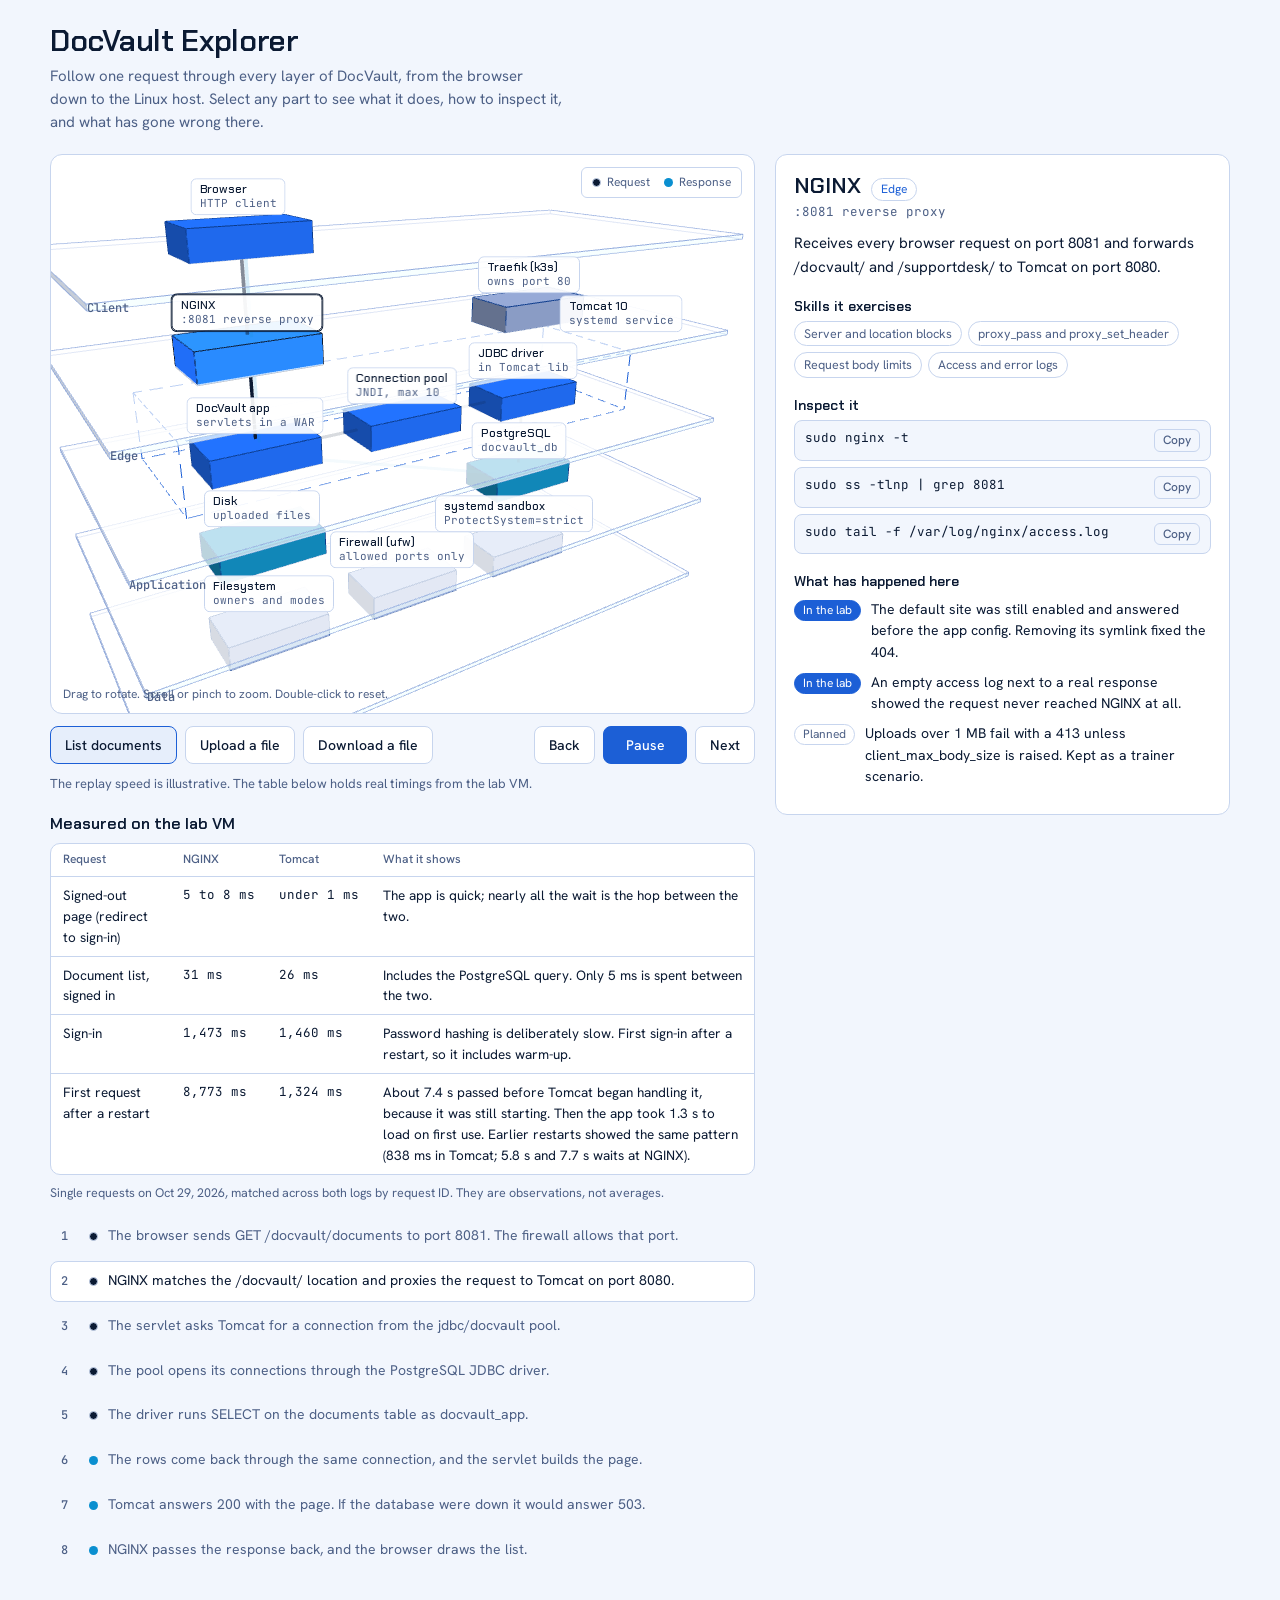
==== commit 6ccf36b5: "Explorer: fill in measured timings for both layers Co-Authored-By: Claude Sonnet 5.5 <noreply@anthro" ====
--- a/docs/index.html
+++ b/docs/index.html
@@ -210,10 +210,9 @@
             <thead><tr><th>Request</th><th>NGINX</th><th>Tomcat</th><th>What it shows</th></tr></thead>
             <tbody>
               <tr><td>Signed-out page (redirect to sign-in)</td><td>5 to 8 ms</td><td>under 1 ms</td><td>The app is quick; nearly all the wait is the hop between the two.</td></tr>
-              <tr><td>Document list, signed in</td><td>not captured</td><td>26 ms</td><td>Includes the PostgreSQL query.</td></tr>
-              <tr><td>Sign-in</td><td>not captured</td><td>1,460 ms</td><td>Password hashing is deliberately slow. First sign-in after a restart, so it includes warm-up.</td></tr>
-              <tr><td>First request into Tomcat after a restart</td><td>not captured</td><td>838 ms</td><td>The app loads on first use.</td></tr>
-              <tr><td>Request sent while Tomcat was still starting</td><td>5.8 s and 7.7 s</td><td>not captured</td><td>The connection was accepted, then waited for Tomcat to finish starting.</td></tr>
+              <tr><td>Document list, signed in</td><td>31 ms</td><td>26 ms</td><td>Includes the PostgreSQL query. Only 5 ms is spent between the two.</td></tr>
+              <tr><td>Sign-in</td><td>1,473 ms</td><td>1,460 ms</td><td>Password hashing is deliberately slow. First sign-in after a restart, so it includes warm-up.</td></tr>
+              <tr><td>First request after a restart</td><td>8,773 ms</td><td>1,324 ms</td><td>About 7.4 s passed before Tomcat began handling it, because it was still starting. Then the app took 1.3 s to load on first use. Earlier restarts showed the same pattern (838 ms in Tomcat; 5.8 s and 7.7 s waits at NGINX).</td></tr>
             </tbody>
           </table>
         </div>
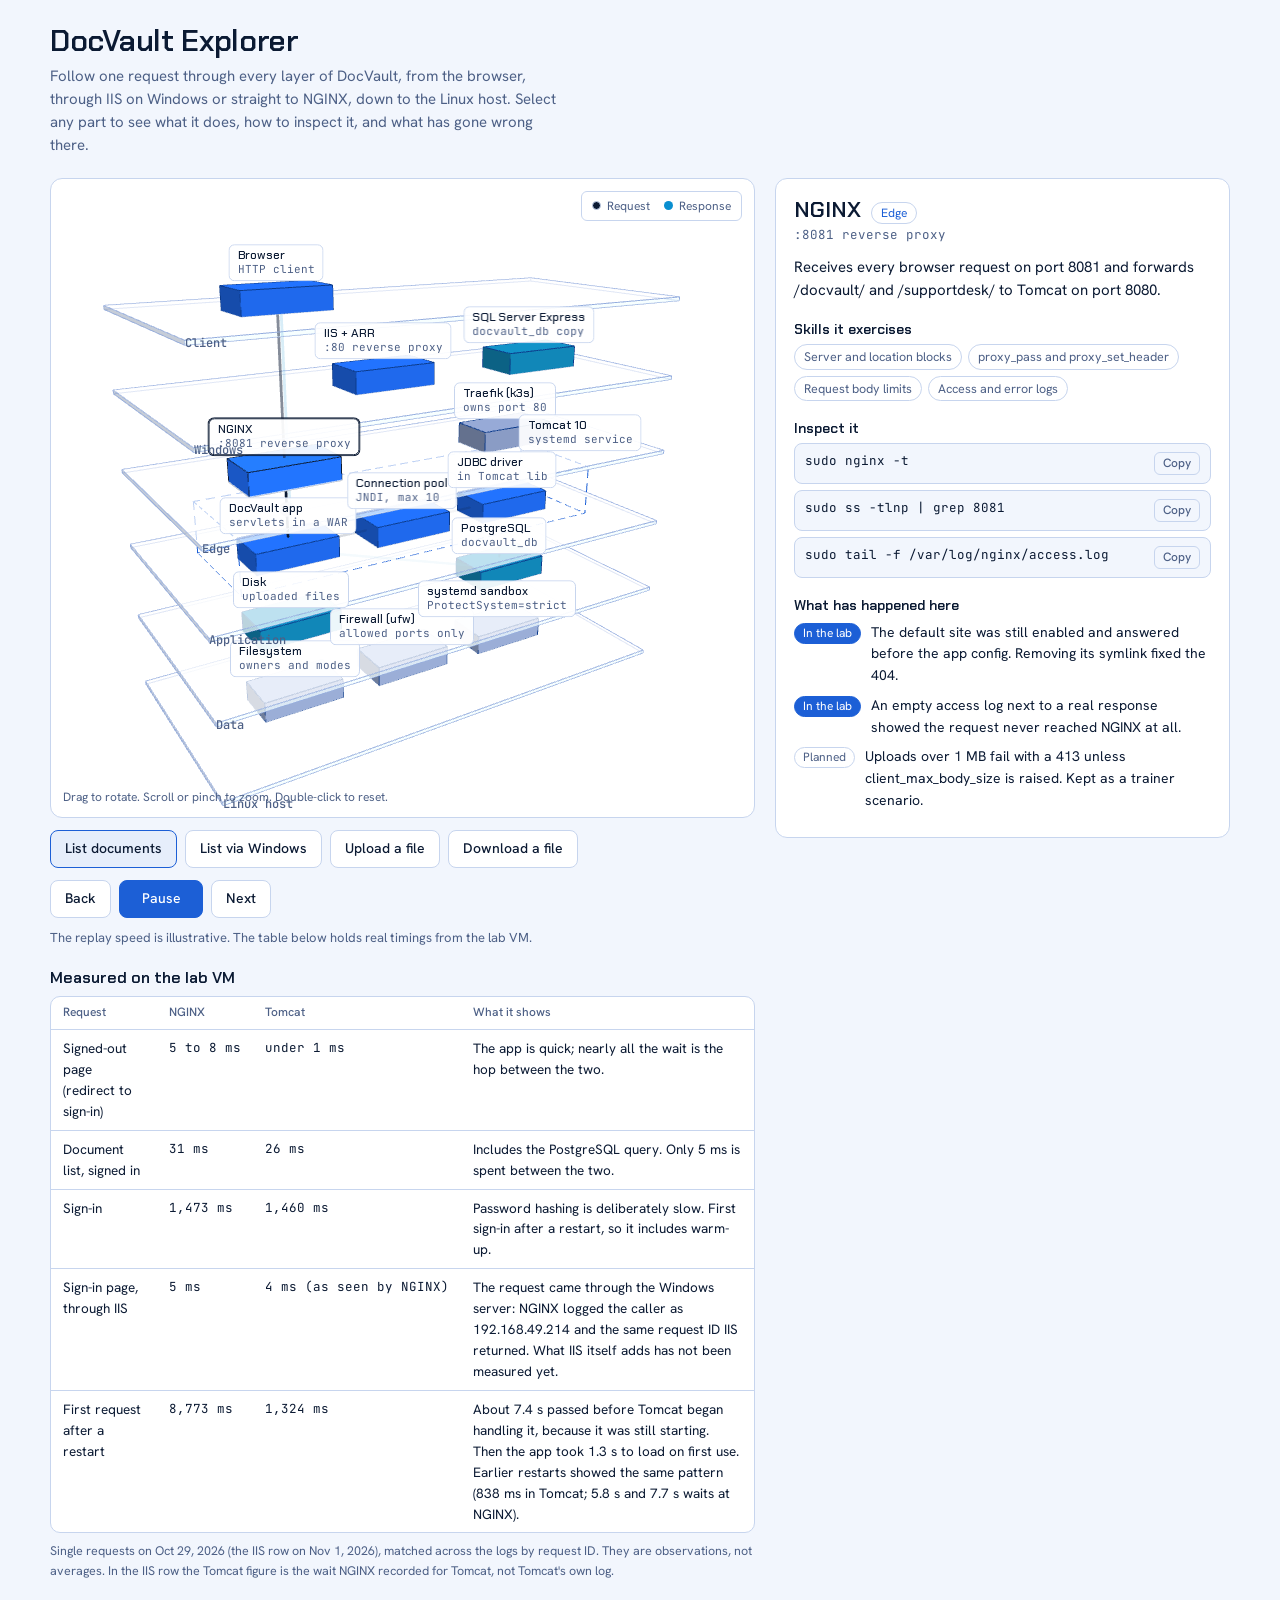
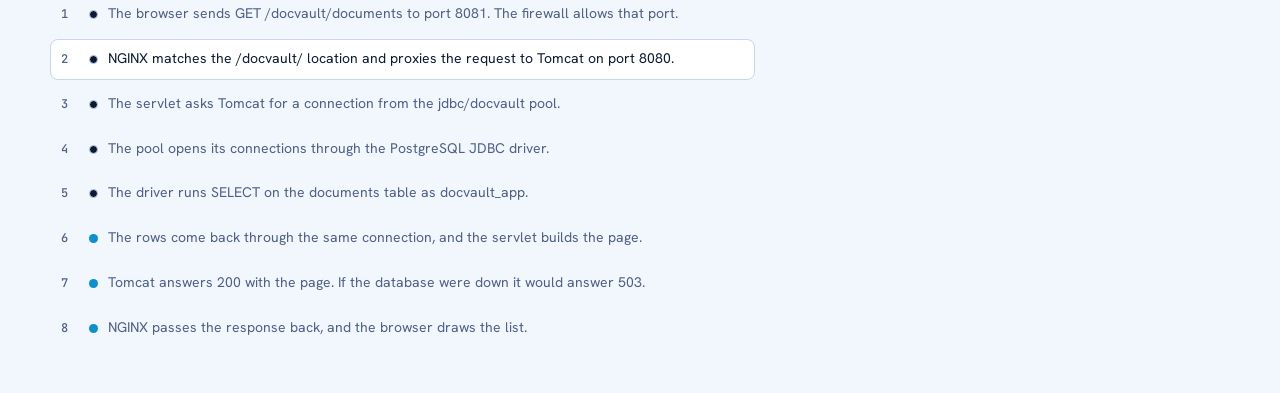
==== commit a21b79dd: "Explorer: add the Windows layer (IIS + ARR, SQL Server Express), a List via Windows replay and the f" ====
--- a/docs/index.html
+++ b/docs/index.html
@@ -3,7 +3,7 @@
 <head>
 <meta charset="utf-8">
 <meta name="viewport" content="width=device-width, initial-scale=1, viewport-fit=cover">
-<meta name="description" content="Interactive 3D walkthrough of how requests flow through DocVault: NGINX, Tomcat, PostgreSQL and Linux.">
+<meta name="description" content="Interactive 3D walkthrough of how requests flow through DocVault: the Windows route through IIS, NGINX, Tomcat, PostgreSQL and Linux.">
 <title>DocVault Explorer</title>
 <link rel="stylesheet" href="https://fonts.googleapis.com/css2?family=Chakra+Petch:wght@500;600&family=Hanken+Grotesk:wght@400;500&family=JetBrains+Mono:wght@400;500&display=swap">
 <style>
@@ -100,7 +100,7 @@
 .left, .detail { min-width: 0; }
 .sr { position: absolute; width: 1px; height: 1px; overflow: hidden; clip: rect(0 0 0 0); white-space: nowrap; }
 
-.viewport { position: relative; height: clamp(340px, 58vw, 560px); background: var(--panel); border: 1px solid var(--line); border-radius: 12px; overflow: hidden; touch-action: pan-y; }
+.viewport { position: relative; height: clamp(380px, 66vw, 640px); background: var(--panel); border: 1px solid var(--line); border-radius: 12px; overflow: hidden; touch-action: pan-y; }
 #gl { display: block; width: 100%; height: 100%; }
 #labels { position: absolute; inset: 0; pointer-events: none; overflow: hidden; }
 .lbl {
@@ -167,7 +167,7 @@
 @media (max-width: 860px) {
   .grid { grid-template-columns: minmax(0, 1fr); }
   .detail { position: static; }
-  .viewport { height: clamp(320px, 92vw, 460px); }
+  .viewport { height: clamp(360px, 104vw, 520px); }
   .lbl small { display: none; }
   .legend { top: 8px; right: 8px; }
 }
@@ -182,13 +182,13 @@
 <div class="wrap">
   <header>
     <h1>DocVault Explorer</h1>
-    <p class="lede">Follow one request through every layer of DocVault, from the browser down to the Linux host. Select any part to see what it does, how to inspect it, and what has gone wrong there.</p>
+    <p class="lede">Follow one request through every layer of DocVault, from the browser, through IIS on Windows or straight to NGINX, down to the Linux host. Select any part to see what it does, how to inspect it, and what has gone wrong there.</p>
   </header>
 
   <div class="grid">
     <section class="left" aria-label="Request path">
       <div class="viewport" id="viewport">
-        <canvas id="gl" role="img" aria-label="3D model of the DocVault stack, with five layers from the browser down to the Linux host"></canvas>
+        <canvas id="gl" role="img" aria-label="3D model of the DocVault stack, with six layers: the browser, the Windows server, NGINX, Tomcat, PostgreSQL and the Linux host"></canvas>
         <div id="labels"></div>
         <div class="legend" aria-hidden="true"><span><i class="sw req"></i>Request</span><span><i class="sw res"></i>Response</span></div>
         <p class="hint">Drag to rotate. Scroll or pinch to zoom. Double-click to reset.</p>
@@ -212,11 +212,12 @@
               <tr><td>Signed-out page (redirect to sign-in)</td><td>5 to 8 ms</td><td>under 1 ms</td><td>The app is quick; nearly all the wait is the hop between the two.</td></tr>
               <tr><td>Document list, signed in</td><td>31 ms</td><td>26 ms</td><td>Includes the PostgreSQL query. Only 5 ms is spent between the two.</td></tr>
               <tr><td>Sign-in</td><td>1,473 ms</td><td>1,460 ms</td><td>Password hashing is deliberately slow. First sign-in after a restart, so it includes warm-up.</td></tr>
+              <tr><td>Sign-in page, through IIS</td><td>5 ms</td><td>4 ms (as seen by NGINX)</td><td>The request came through the Windows server: NGINX logged the caller as 192.168.49.214 and the same request ID IIS returned. What IIS itself adds has not been measured yet.</td></tr>
               <tr><td>First request after a restart</td><td>8,773 ms</td><td>1,324 ms</td><td>About 7.4 s passed before Tomcat began handling it, because it was still starting. Then the app took 1.3 s to load on first use. Earlier restarts showed the same pattern (838 ms in Tomcat; 5.8 s and 7.7 s waits at NGINX).</td></tr>
             </tbody>
           </table>
         </div>
-        <p class="obs-note">Single requests on Oct 29, 2026, matched across both logs by request ID. They are observations, not averages.</p>
+        <p class="obs-note">Single requests on Oct 29, 2026 (the IIS row on Nov 1, 2026), matched across the logs by request ID. They are observations, not averages. In the IIS row the Tomcat figure is the wait NGINX recorded for Tomcat, not Tomcat's own log.</p>
       </section>
       <ol class="steps" id="steps"></ol>
     </section>
@@ -231,9 +232,11 @@
 
   var RM = !!(window.matchMedia && matchMedia('(prefers-reduced-motion: reduce)').matches);
   var NODE_H = 0.6;
+  var CENTER_Y = 1.1;
 
   var LAYERS = [
-    { id: 'client', name: 'Client', y: 4.4 },
+    { id: 'client', name: 'Client', y: 6.6 },
+    { id: 'win', name: 'Windows', y: 4.4 },
     { id: 'edge', name: 'Edge', y: 2.2 },
     { id: 'app', name: 'Application', y: 0 },
     { id: 'data', name: 'Data', y: -2.2 },
@@ -278,6 +281,37 @@
         'sudo ss -tlnp | grep ":80 "'
       ],
       notes: [{ kind: 'seen', text: 'NGINX on port 80 returned a Go-style 404. ss showed NGINX bound, but a DNAT rule sent the traffic to Traefik first.' }]
+    },
+    iis: {
+      layer: 'win', x: -0.6, role: 'req', title: 'IIS + ARR', sub: ':80 reverse proxy',
+      what: 'The Windows web server on WINWEB01 (192.168.49.214). It runs no app of its own. A URL Rewrite rule sends anything under /docvault/ on to NGINX on the Linux VM (192.168.49.172:8081), and Application Request Routing (ARR) does the forwarding.',
+      skills: ['Reverse proxy with URL Rewrite and ARR', 'IIS sites and bindings', 'Static IP and DNS on Windows', 'Testing a port with Test-NetConnection'],
+      inspect: [
+        'Get-Website',
+        '(Invoke-WebRequest http://localhost/docvault/login -UseBasicParsing).Headers[\'X-Request-ID\']',
+        'Get-WebConfigurationProperty -PSPath \'MACHINE/WEBROOT/APPHOST\' -Filter system.webServer/proxy -Name enabled',
+        'Test-NetConnection 192.168.49.172 -Port 8081'
+      ],
+      notes: [
+        { kind: 'seen', text: 'After DHCP was turned off the server had no address. From another PC, Test-NetConnection failed with DestinationHostUnreachable: nobody answered for that address. Setting the address again from the VM console fixed it.' },
+        { kind: 'seen', text: 'A domain join failed with "domain does not exist or could not be contacted". DNS pointed at the router, not the domain controller. Port 389 being open only proved the controller was reachable. The join was not needed here, so it was skipped.' },
+        { kind: 'seen', text: 'Test-NetConnection LINUXIP failed with "Name resolution failed": the placeholder had been typed as a real name.' },
+        { kind: 'planned', text: 'Stop the IIS site: port 80 refuses while port 8081 on Linux still works, which places the fault in the IIS layer. Kept as a trainer scenario.' }
+      ]
+    },
+    mssql: {
+      layer: 'win', x: 4.4, role: 'data', title: 'SQL Server Express', sub: 'docvault_db copy',
+      what: 'SQL Server 2019 Express on WINWEB01 holds a practice copy of the three DocVault tables, loaded from PostgreSQL by a script. Password hashes are not copied. The live app still uses PostgreSQL.',
+      skills: ['T-SQL joins and aggregates', 'PostgreSQL versus T-SQL syntax (LIMIT or TOP, BOOLEAN or BIT)', 'IDENTITY columns and keeping ids on load', 'Windows authentication with sqlcmd'],
+      inspect: [
+        'Get-Service \'MSSQL$SQLEXPRESS\'',
+        'sqlcmd -S .\\SQLEXPRESS -E -Q "SELECT @@VERSION"',
+        'sqlcmd -S .\\SQLEXPRESS -E -d docvault_db -Q "SELECT COUNT(*) FROM documents"'
+      ],
+      notes: [
+        { kind: 'seen', text: 'sqlcmd was installed but not found by name until a new PowerShell window was opened. The full path under Client SDK\\ODBC\\170\\Tools\\Binn worked at once.' },
+        { kind: 'seen', text: 'The same permission rule gives the same answer in T-SQL as in the app: alice sees 2 documents on both sides. A LIKE title search finds the same 2 rows as PostgreSQL search for "redirect", but would miss word forms such as "redirects".' }
+      ]
     },
     tomcat: {
       layer: 'app', frame: true, role: 'req', title: 'Tomcat 10', sub: 'systemd service',
@@ -393,6 +427,21 @@
         { a: 'pg', b: 'app', dir: 'res', t: 'The rows come back through the same connection, and the servlet builds the page.' },
         { a: 'app', b: 'nginx', dir: 'res', t: 'Tomcat answers 200 with the page. If the database were down it would answer 503.' },
         { a: 'nginx', b: 'browser', dir: 'res', t: 'NGINX passes the response back, and the browser draws the list.' }
+      ]
+    },
+    listwin: {
+      label: 'List via Windows',
+      steps: [
+        { a: 'browser', b: 'iis', dir: 'req', t: 'The browser sends GET /docvault/documents to WINWEB01 on port 80. IIS accepts it.' },
+        { a: 'iis', b: 'nginx', dir: 'req', touch: ['ufw'], t: 'The URL Rewrite rule matches the /docvault path and ARR forwards the request to NGINX on the Linux VM, port 8081. NGINX creates the request ID here.' },
+        { a: 'nginx', b: 'app', dir: 'req', t: 'From here the route is the same as a direct request: NGINX proxies to Tomcat on port 8080.' },
+        { a: 'app', b: 'pool', dir: 'req', t: 'The servlet asks Tomcat for a connection from the jdbc/docvault pool.' },
+        { a: 'pool', b: 'driver', dir: 'req', t: 'The pool opens its connections through the PostgreSQL JDBC driver.' },
+        { a: 'driver', b: 'pg', dir: 'req', t: 'The driver runs SELECT on the documents table as docvault_app.' },
+        { a: 'pg', b: 'app', dir: 'res', t: 'The rows come back and the servlet builds the page.' },
+        { a: 'app', b: 'nginx', dir: 'res', t: 'Tomcat answers 200 with the page. NGINX adds the X-Request-ID header.' },
+        { a: 'nginx', b: 'iis', dir: 'res', t: 'NGINX returns the page to IIS. In its log the caller is 192.168.49.214, the Windows server, not the browser.' },
+        { a: 'iis', b: 'browser', dir: 'res', t: 'IIS passes the response back unchanged. The browser only ever talks to IIS.' }
       ]
     },
     upload: {
@@ -774,11 +823,11 @@
   function placeCamera() {
     if (!G) return;
     var aspect = G.camera.aspect || 1.6;
-    var base = Math.max(17, 21.4 / aspect + 1);
+    var base = Math.max(21, 26.8 / aspect + 1.2);
     var d = base * view.zoom;
     var ce = Math.cos(view.el);
     G.camera.position.set(d * ce * Math.sin(view.az), d * Math.sin(view.el), d * ce * Math.cos(view.az));
-    G.camera.lookAt(0, 0, 0);
+    G.camera.lookAt(0, CENTER_Y, 0);
     dirty = true;
   }
   function resize() {
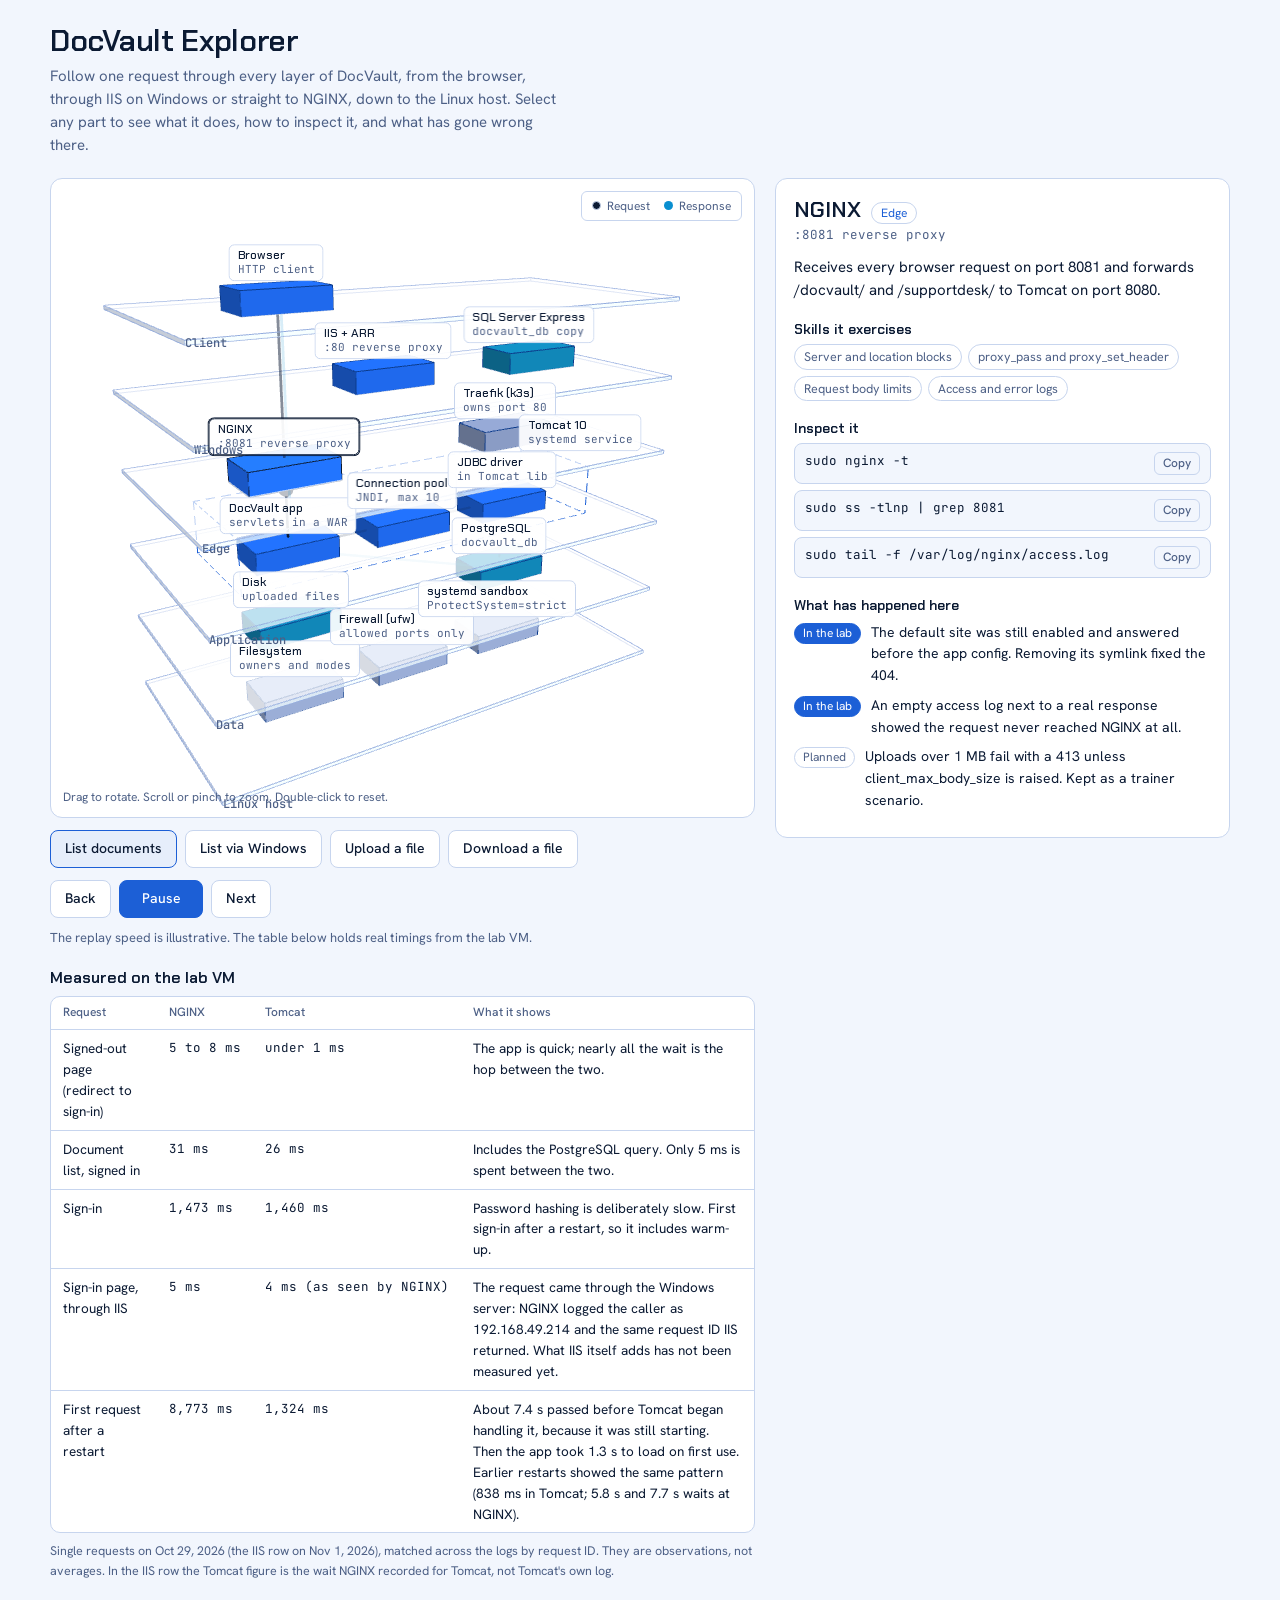
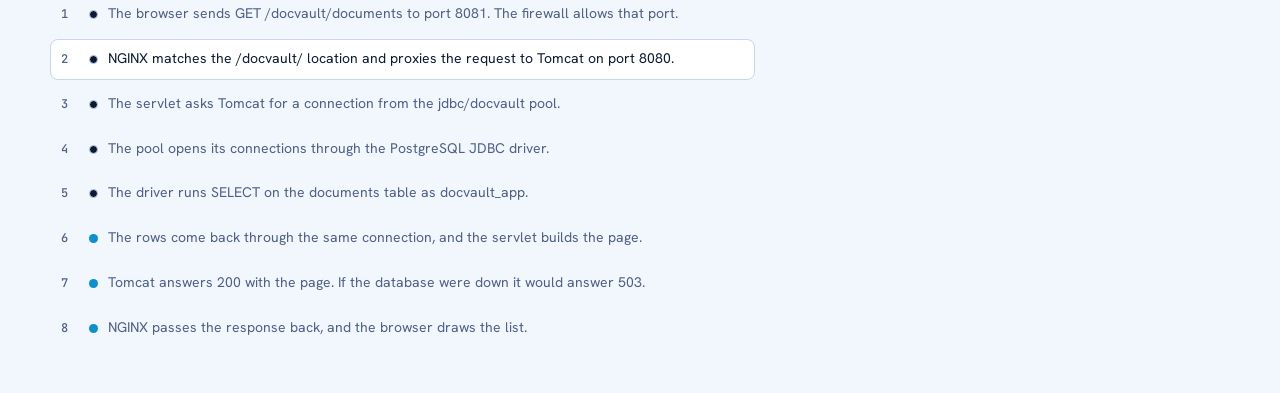
==== commit a3bae2ff: "Windows break-fix 1: IIS site stopped (runbook, trainer script, Explorer note) Co-Authored-By: Claud" ====
--- a/docs/index.html
+++ b/docs/index.html
@@ -296,7 +296,7 @@
         { kind: 'seen', text: 'After DHCP was turned off the server had no address. From another PC, Test-NetConnection failed with DestinationHostUnreachable: nobody answered for that address. Setting the address again from the VM console fixed it.' },
         { kind: 'seen', text: 'A domain join failed with "domain does not exist or could not be contacted". DNS pointed at the router, not the domain controller. Port 389 being open only proved the controller was reachable. The join was not needed here, so it was skipped.' },
         { kind: 'seen', text: 'Test-NetConnection LINUXIP failed with "Name resolution failed": the placeholder had been typed as a real name.' },
-        { kind: 'planned', text: 'Stop the IIS site: port 80 refuses while port 8081 on Linux still works, which places the fault in the IIS layer. Kept as a trainer scenario.' }
+        { kind: 'seen', text: 'Stopped the IIS site on purpose. Ping still worked but port 80 refused, while port 8081 on Linux answered, which placed the fault in the IIS layer. Get-Website showed Stopped. Start-Website fixed it. Run from the server itself; the view from another PC was not captured.' }
       ]
     },
     mssql: {
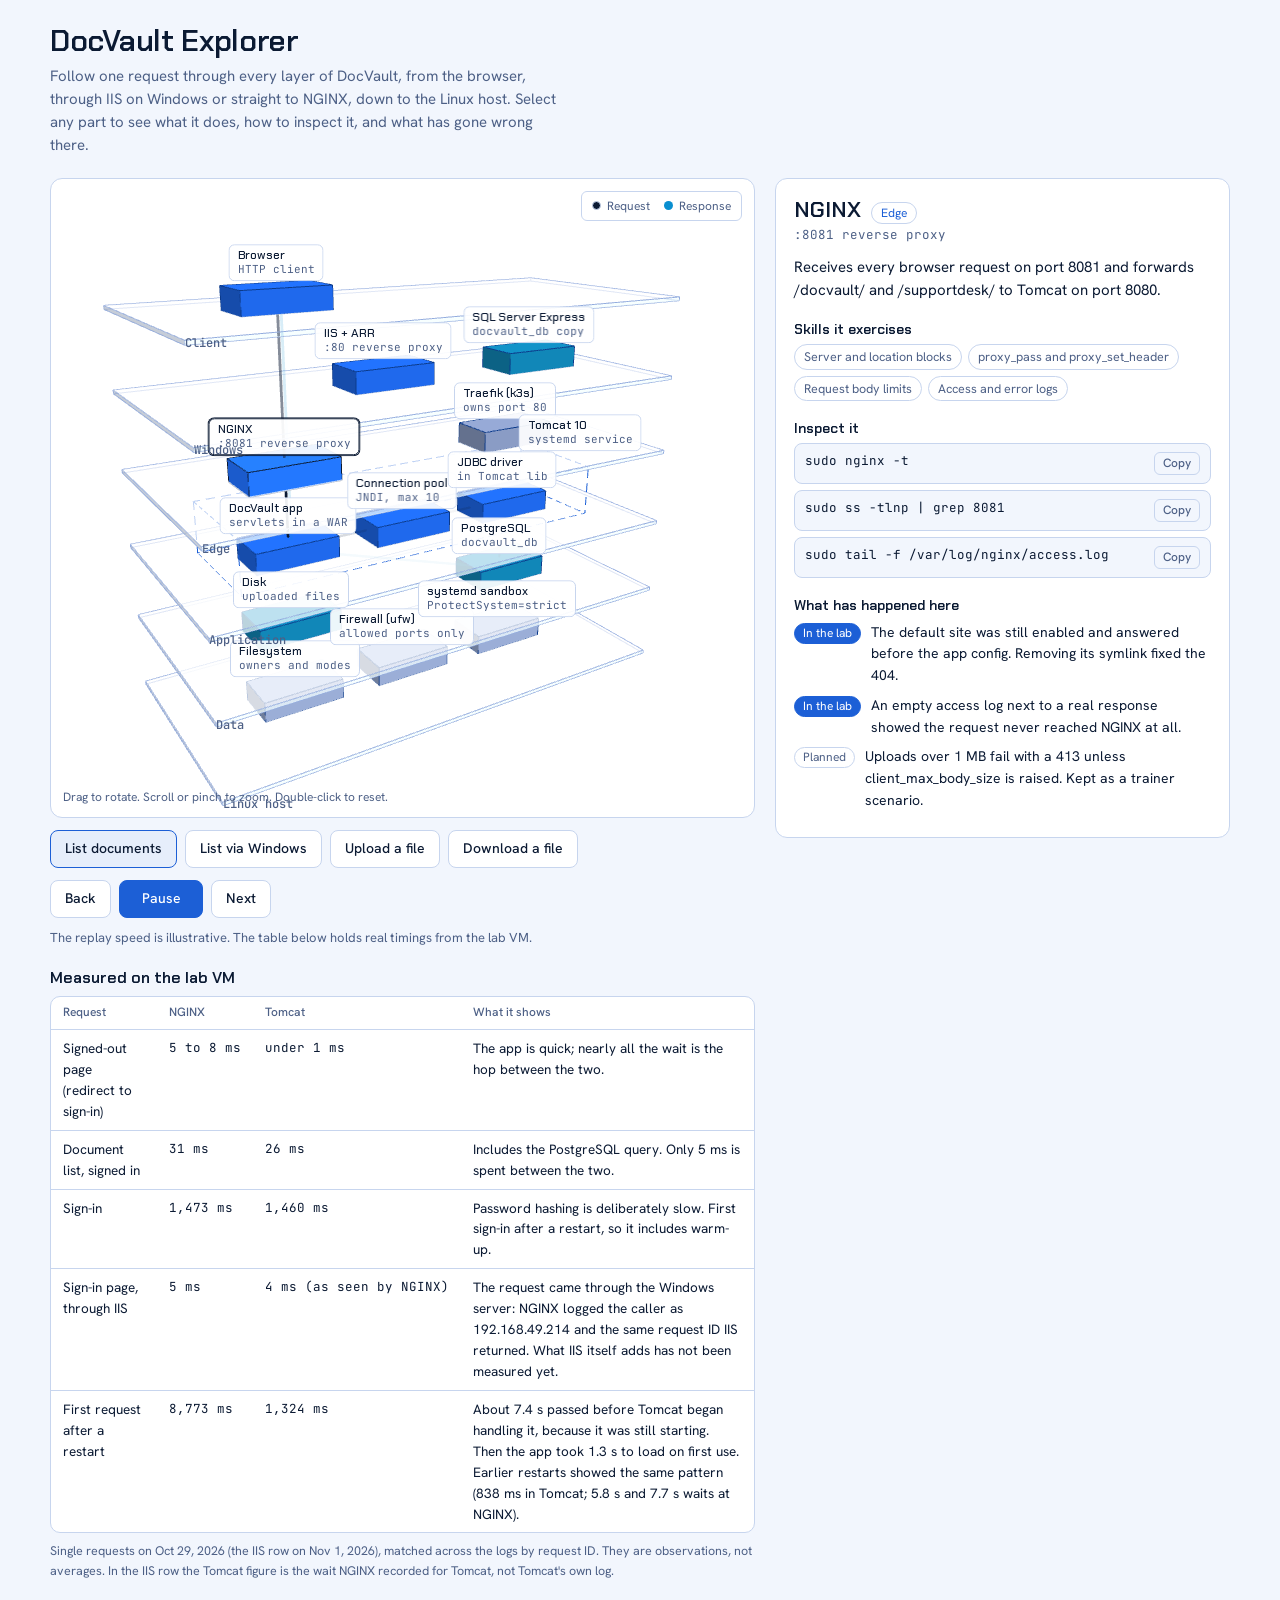
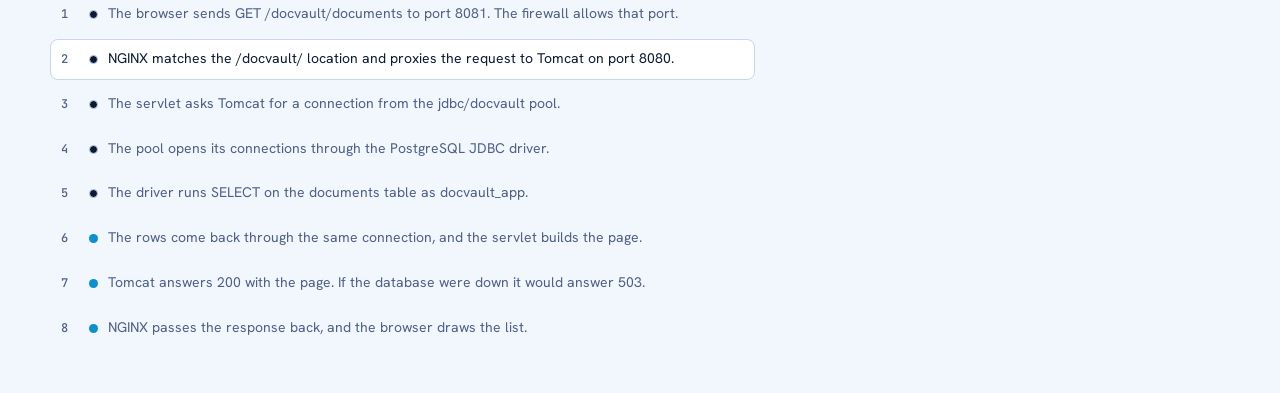
==== commit fecffa2e: "Windows break-fix 2: SQL Server service stopped (runbook, trainer script, Explorer note) Co-Authored" ====
--- a/docs/index.html
+++ b/docs/index.html
@@ -310,7 +310,8 @@
       ],
       notes: [
         { kind: 'seen', text: 'sqlcmd was installed but not found by name until a new PowerShell window was opened. The full path under Client SDK\\ODBC\\170\\Tools\\Binn worked at once.' },
-        { kind: 'seen', text: 'The same permission rule gives the same answer in T-SQL as in the app: alice sees 2 documents on both sides. A LIKE title search finds the same 2 rows as PostgreSQL search for "redirect", but would miss word forms such as "redirects".' }
+        { kind: 'seen', text: 'The same permission rule gives the same answer in T-SQL as in the app: alice sees 2 documents on both sides. A LIKE title search finds the same 2 rows as PostgreSQL search for "redirect", but would miss word forms such as "redirects".' },
+        { kind: 'seen', text: 'Stopped the SQL Server service on purpose. sqlcmd failed with "Error Locating Server/Instance Specified" and "Login timeout expired", which reads like a network problem, but Get-Service showed Stopped. The DocVault web app kept working, because it uses PostgreSQL on Linux and not this copy. Start-Service fixed it.' }
       ]
     },
     tomcat: {
